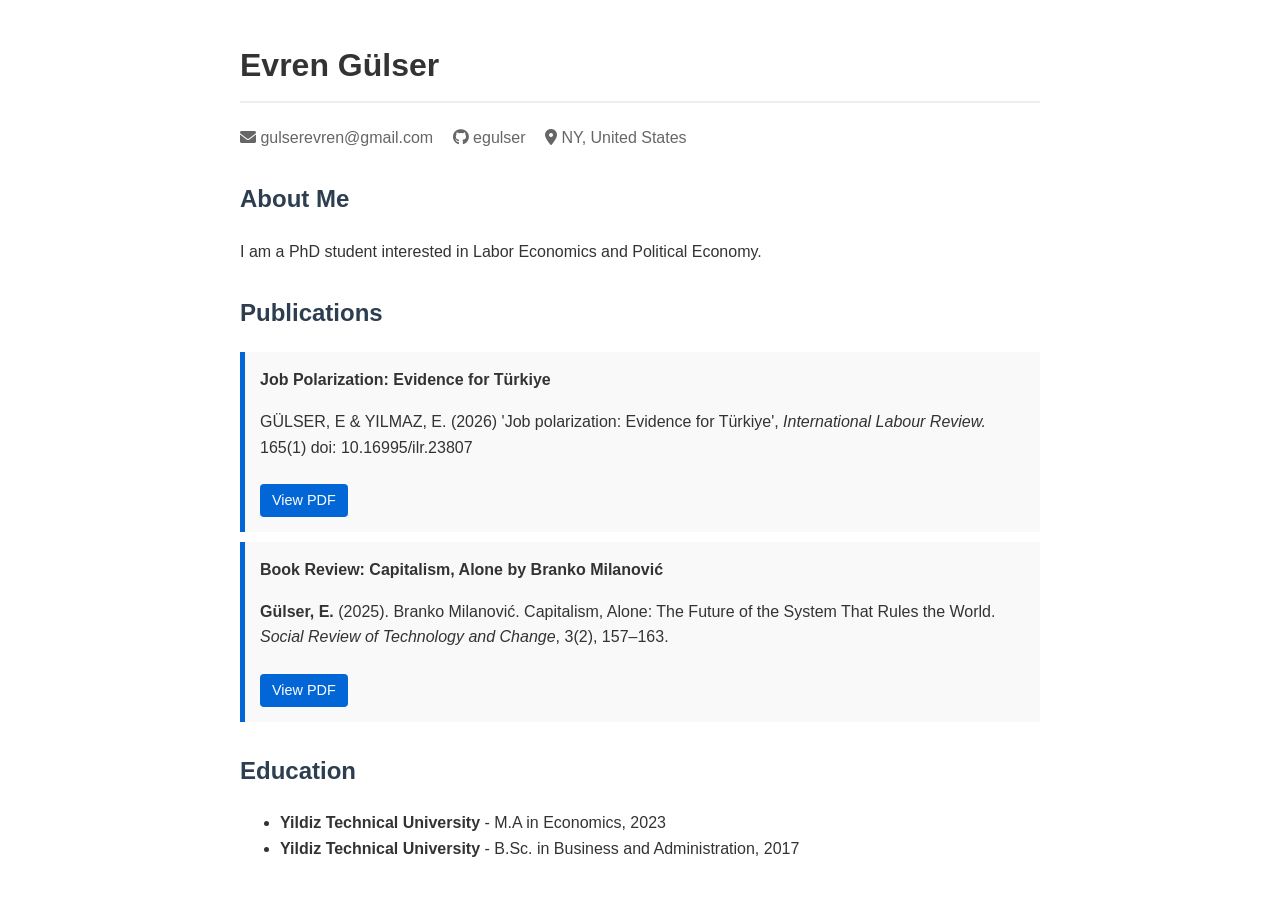
==== index.html @ b2e752a2 "Fix PDF link for book review" ====
<!DOCTYPE html>
<html lang="en">
<head>
    <meta charset="UTF-8">
    <meta name="viewport" content="width=device-width, initial-scale=1.0">
    <title>Evren Gülser | Academic Profile</title>
    <link rel="stylesheet" href="https://cdnjs.cloudflare.com/ajax/libs/font-awesome/6.0.0/css/all.min.css">
    <style>
        body { font-family: -apple-system, BlinkMacSystemFont, "Segoe UI", Helvetica, Arial, sans-serif; line-height: 1.6; color: #333; max-width: 800px; margin: 40px auto; padding: 0 20px; }
        h1 { border-bottom: 2px solid #eee; padding-bottom: 10px; }
        h2 { color: #2c3e50; margin-top: 30px; }
        .contact-info { color: #666; margin-bottom: 20px; }
        .contact-info a { color: #666; text-decoration: none; margin-right: 15px; }
        .contact-info a:hover { color: #0366d6; text-decoration: underline; }
        .pub-card { background: #f9f9f9; padding: 15px; border-left: 5px solid #0366d6; margin-bottom: 10px; }
        .pub-title { font-weight: bold; display: block; }
        a { color: #0366d6; text-decoration: none; }
        a:hover { text-decoration: underline; }
        .btn { background: #0366d6; color: white !important; padding: 5px 12px; border-radius: 4px; font-size: 0.9em; display: inline-block; margin-top: 8px; }
        .btn:hover { text-decoration: none; background: #0255b3; }
    </style>
</head>
<body>

    <h1>Evren Gülser</h1>
    <div class="contact-info">
        <a href="mailto:gulserevren@gmail.com"><i class="fas fa-envelope"></i> gulserevren@gmail.com</a>
        <a href="https://github.com/egulser" target="_blank"><i class="fab fa-github"></i> egulser</a>
        <span><i class="fas fa-map-marker-alt"></i> NY, United States</span>
    </div>

    <h2>About Me</h2>
    <p>
        I am a PhD student interested in Labor Economics and Political Economy. 
    </p>

    <h2>Publications</h2>
    <div class="pub-card">
    <span class="pub-title">Job Polarization: Evidence for Türkiye</span>
    <p>GÜLSER, E & YILMAZ, E. (2026) 'Job polarization: Evidence for Türkiye', <i>International Labour Review.</i> 165(1) doi: 10.16995/ilr.23807 </p>
    <a class="btn" href="EvrenGulser-JobPolarizationPaper.pdf" target="_blank">View PDF</a>
    </div>

    <div class="pub-card">
        <span class="pub-title">Book Review: Capitalism, Alone by Branko Milanović</span>
        <p><b>Gülser, E.</b> (2025). Branko Milanović. Capitalism, Alone: The Future of the System That Rules the World. <i>Social Review of Technology and Change</i>, 3(2), 157–163.</p>
        <a class="btn" href="EvrenGulser-BookReview.pdf" target="_blank">View PDF</a>
    </div>

    <h2>Education</h2>
    <ul>
        <li><strong>Yildiz Technical University</strong> - M.A in Economics, 2023</li>
        <li><strong>Yildiz Technical University</strong> - B.Sc. in Business and Administration, 2017</li>
    </ul>

</body>
</html>
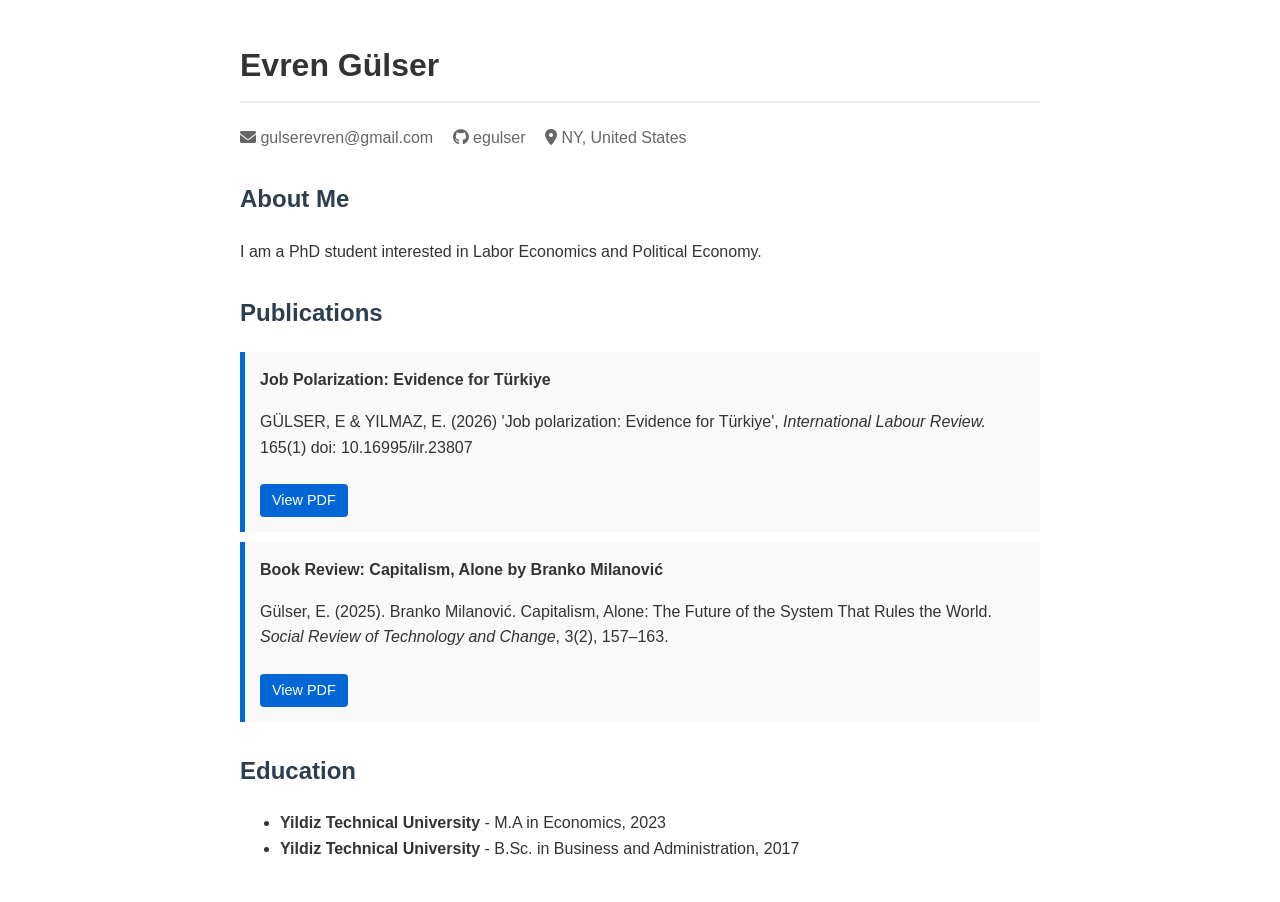
==== commit 0ad61c0f: "Remove bold formatting from book review citation" ====
--- a/index.html
+++ b/index.html
@@ -43,7 +43,7 @@
 
     <div class="pub-card">
         <span class="pub-title">Book Review: Capitalism, Alone by Branko Milanović</span>
-        <p><b>Gülser, E.</b> (2025). Branko Milanović. Capitalism, Alone: The Future of the System That Rules the World. <i>Social Review of Technology and Change</i>, 3(2), 157–163.</p>
+        <p>Gülser, E. (2025). Branko Milanović. Capitalism, Alone: The Future of the System That Rules the World. <i>Social Review of Technology and Change</i>, 3(2), 157–163.</p>
         <a class="btn" href="EvrenGulser-BookReview.pdf" target="_blank">View PDF</a>
     </div>
 
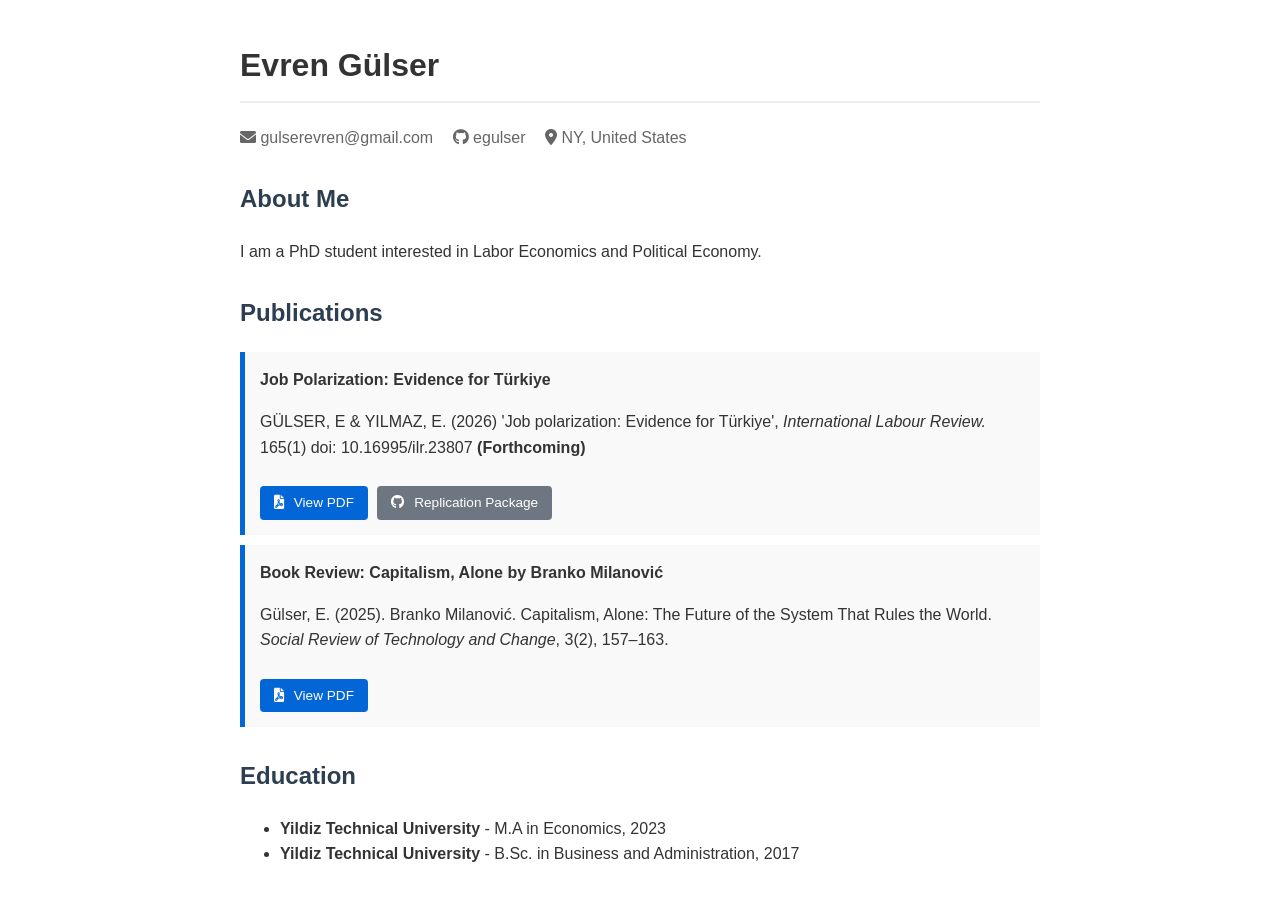
==== commit 13117a5e: "Update button styles and publication links in index.html" ====
--- a/index.html
+++ b/index.html
@@ -16,8 +16,13 @@
         .pub-title { font-weight: bold; display: block; }
         a { color: #0366d6; text-decoration: none; }
         a:hover { text-decoration: underline; }
-        .btn { background: #0366d6; color: white !important; padding: 5px 12px; border-radius: 4px; font-size: 0.9em; display: inline-block; margin-top: 8px; }
+        
+        /* Button Styles */
+        .btn { background: #0366d6; color: white !important; padding: 6px 14px; border-radius: 4px; font-size: 0.85em; display: inline-block; margin-top: 10px; margin-right: 5px; }
         .btn:hover { text-decoration: none; background: #0255b3; }
+        .btn-secondary { background: #6e7781; } /* Grey color for the replication button */
+        .btn-secondary:hover { background: #57606a; }
+        .btn i { margin-right: 6px; } /* Adds space between icon and text */
     </style>
 </head>
 <body>
@@ -35,16 +40,26 @@
     </p>
 
     <h2>Publications</h2>
+    
     <div class="pub-card">
-    <span class="pub-title">Job Polarization: Evidence for Türkiye</span>
-    <p>GÜLSER, E & YILMAZ, E. (2026) 'Job polarization: Evidence for Türkiye', <i>International Labour Review.</i> 165(1) doi: 10.16995/ilr.23807 </p>
-    <a class="btn" href="EvrenGulser-JobPolarizationPaper.pdf" target="_blank">View PDF</a>
+        <span class="pub-title">Job Polarization: Evidence for Türkiye</span>
+        <p>GÜLSER, E & YILMAZ, E. (2026) 'Job polarization: Evidence for Türkiye', <i>International Labour Review.</i> 165(1) doi: 10.16995/ilr.23807 <b>(Forthcoming)</b></p>
+        
+        <a class="btn" href="EvrenGulser-JobPolarizationPaper.pdf" target="_blank">
+            <i class="fas fa-file-pdf"></i> View PDF
+        </a>
+        
+        <a class="btn btn-secondary" href="https://github.com/egulser/job-polarization-replication" target="_blank">
+            <i class="fab fa-github"></i> Replication Package
+        </a>
     </div>
 
     <div class="pub-card">
         <span class="pub-title">Book Review: Capitalism, Alone by Branko Milanović</span>
         <p>Gülser, E. (2025). Branko Milanović. Capitalism, Alone: The Future of the System That Rules the World. <i>Social Review of Technology and Change</i>, 3(2), 157–163.</p>
-        <a class="btn" href="EvrenGulser-BookReview.pdf" target="_blank">View PDF</a>
+        <a class="btn" href="EvrenGulser-BookReview.pdf" target="_blank">
+            <i class="fas fa-file-pdf"></i> View PDF
+        </a>
     </div>
 
     <h2>Education</h2>
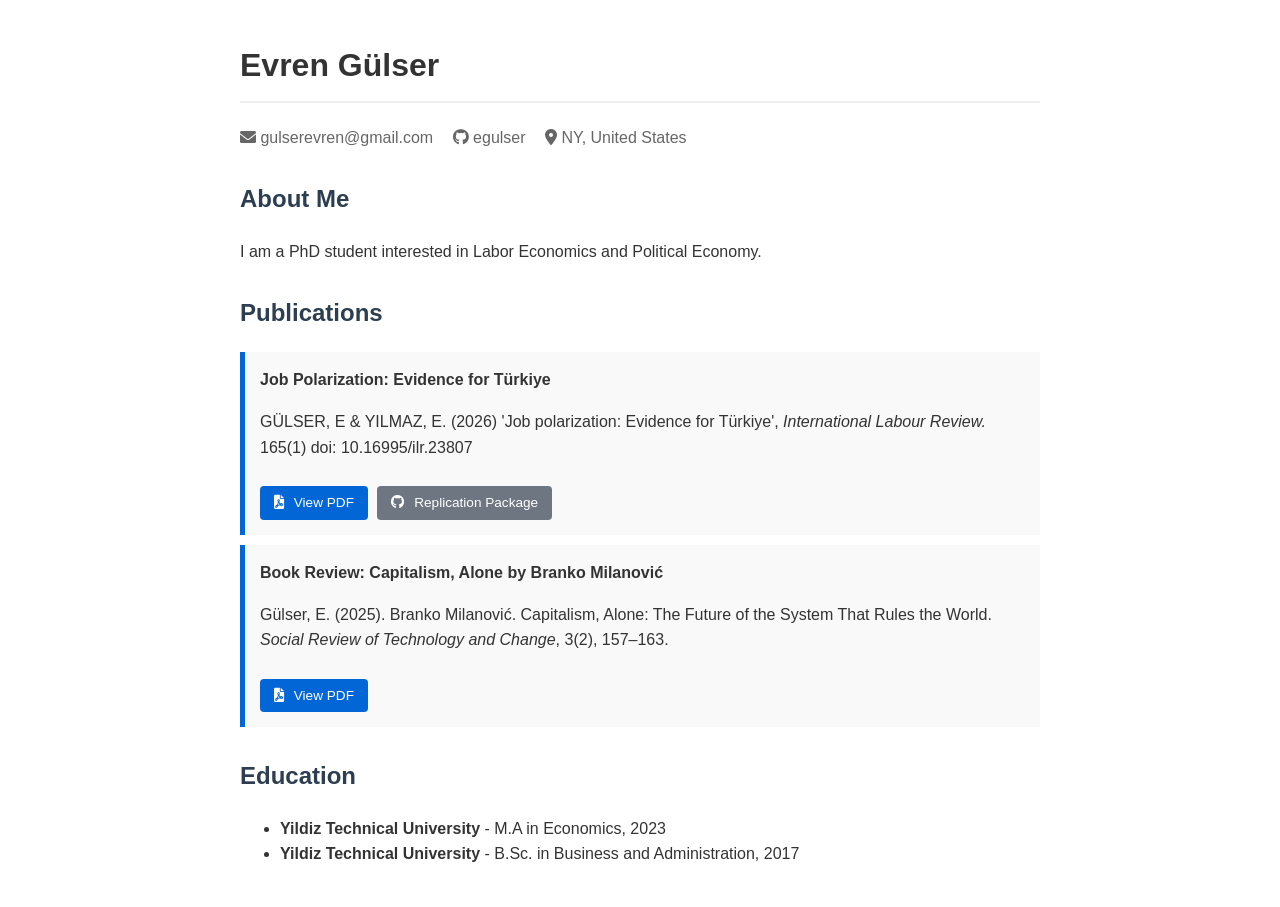
==== commit 791af6f4: "Update publication citation in index.html Removed the '(Forthcoming)' note from the publication cita" ====
--- a/index.html
+++ b/index.html
@@ -43,13 +43,13 @@
     
     <div class="pub-card">
         <span class="pub-title">Job Polarization: Evidence for Türkiye</span>
-        <p>GÜLSER, E & YILMAZ, E. (2026) 'Job polarization: Evidence for Türkiye', <i>International Labour Review.</i> 165(1) doi: 10.16995/ilr.23807 <b>(Forthcoming)</b></p>
+        <p>GÜLSER, E & YILMAZ, E. (2026) 'Job polarization: Evidence for Türkiye', <i>International Labour Review.</i> 165(1) doi: 10.16995/ilr.23807 </p>
         
         <a class="btn" href="EvrenGulser-JobPolarizationPaper.pdf" target="_blank">
             <i class="fas fa-file-pdf"></i> View PDF
         </a>
         
-        <a class="btn btn-secondary" href="https://github.com/egulser/job-polarization-replication" target="_blank">
+        <a class="btn btn-secondary" href="https://github.com/egulser/Replication-package-for-JP-paper" target="_blank">
             <i class="fab fa-github"></i> Replication Package
         </a>
     </div>
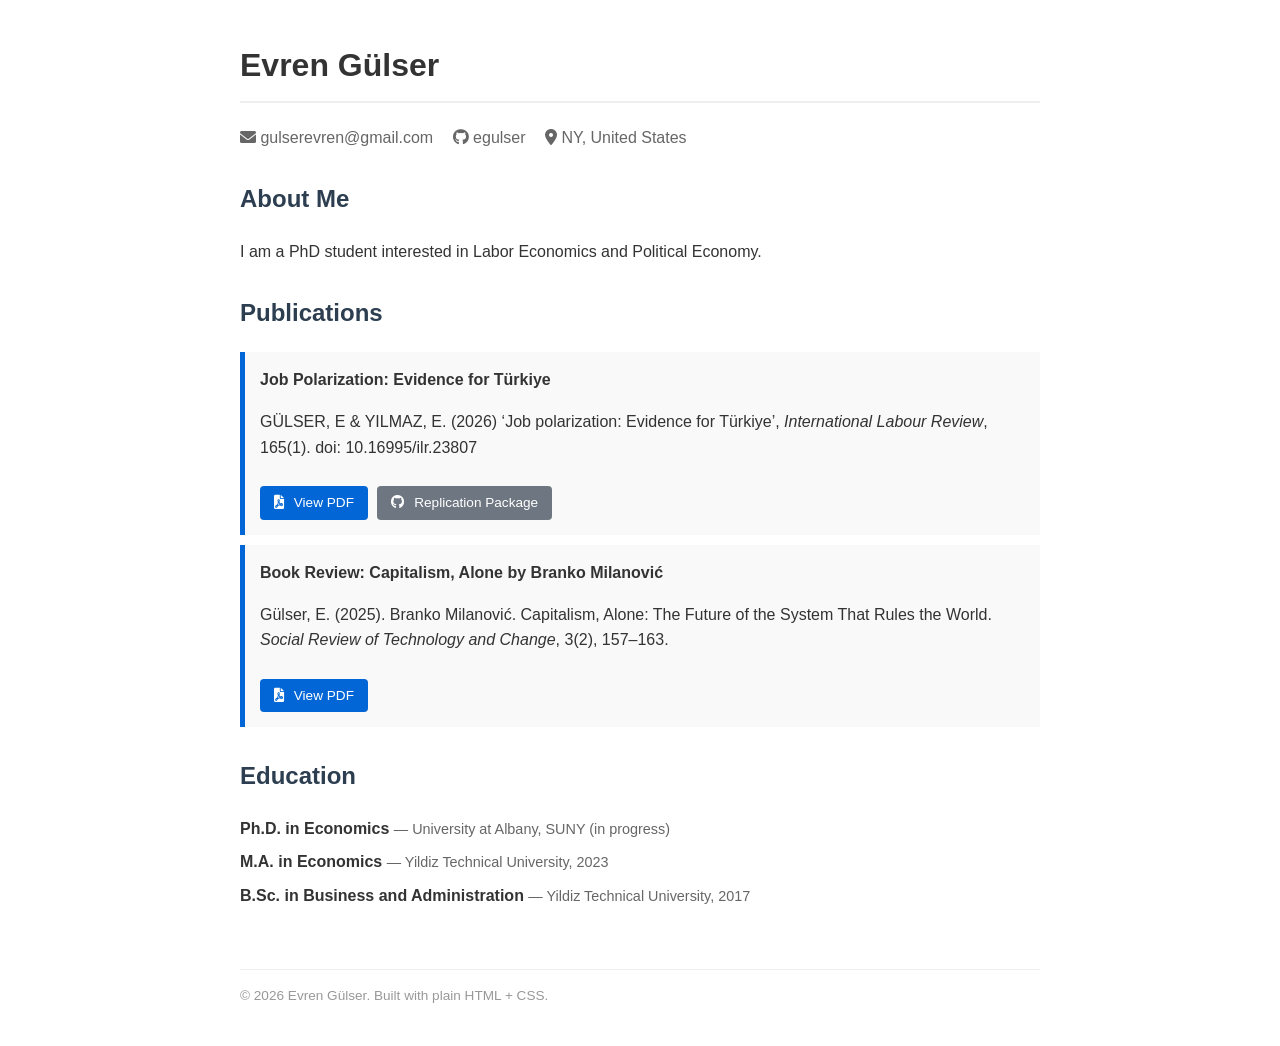
==== commit c6ffd6b2: "feat: add PhD, extract CSS, add SEO metadata - Education: PhD in Economics at UAlbany, SUNY (in prog" ====
--- a/index.html
+++ b/index.html
@@ -3,30 +3,23 @@
 <head>
     <meta charset="UTF-8">
     <meta name="viewport" content="width=device-width, initial-scale=1.0">
-    <title>Evren Gülser | Academic Profile</title>
+    <title>Evren Gülser  &#x2014;  Academic Profile</title>
+
+    <!-- SEO / social -->
+    <meta name="description" content="Evren Gülser — PhD student in Economics. Research in labor economics, political economy, and inequality.">
+    <meta property="og:title" content="Evren Gülser  &#x2014;  Academic Profile">
+    <meta property="og:description" content="PhD student in Economics. Research in labor economics and political economy.">
+    <meta property="og:type" content="website">
+    <meta name="twitter:card" content="summary">
+    <meta name="twitter:title" content="Evren Gülser — Academic Profile">
+    <meta name="twitter:description" content="PhD student in Economics. Research in labor economics and political economy.">
+
     <link rel="stylesheet" href="https://cdnjs.cloudflare.com/ajax/libs/font-awesome/6.0.0/css/all.min.css">
-    <style>
-        body { font-family: -apple-system, BlinkMacSystemFont, "Segoe UI", Helvetica, Arial, sans-serif; line-height: 1.6; color: #333; max-width: 800px; margin: 40px auto; padding: 0 20px; }
-        h1 { border-bottom: 2px solid #eee; padding-bottom: 10px; }
-        h2 { color: #2c3e50; margin-top: 30px; }
-        .contact-info { color: #666; margin-bottom: 20px; }
-        .contact-info a { color: #666; text-decoration: none; margin-right: 15px; }
-        .contact-info a:hover { color: #0366d6; text-decoration: underline; }
-        .pub-card { background: #f9f9f9; padding: 15px; border-left: 5px solid #0366d6; margin-bottom: 10px; }
-        .pub-title { font-weight: bold; display: block; }
-        a { color: #0366d6; text-decoration: none; }
-        a:hover { text-decoration: underline; }
-        
-        /* Button Styles */
-        .btn { background: #0366d6; color: white !important; padding: 6px 14px; border-radius: 4px; font-size: 0.85em; display: inline-block; margin-top: 10px; margin-right: 5px; }
-        .btn:hover { text-decoration: none; background: #0255b3; }
-        .btn-secondary { background: #6e7781; } /* Grey color for the replication button */
-        .btn-secondary:hover { background: #57606a; }
-        .btn i { margin-right: 6px; } /* Adds space between icon and text */
-    </style>
+    <link rel="stylesheet" href="style.css">
 </head>
 <body>
 
+    <!-- ── Header ──────────────────────────────── -->
     <h1>Evren Gülser</h1>
     <div class="contact-info">
         <a href="mailto:gulserevren@gmail.com"><i class="fas fa-envelope"></i> gulserevren@gmail.com</a>
@@ -34,39 +27,63 @@
         <span><i class="fas fa-map-marker-alt"></i> NY, United States</span>
     </div>
 
+    <!-- ── About ───────────────────────────────── -->
     <h2>About Me</h2>
     <p>
-        I am a PhD student interested in Labor Economics and Political Economy. 
+        I am a PhD student interested in Labor Economics and Political Economy.
     </p>
 
+    <!-- ── Publications ────────────────────────── -->
     <h2>Publications</h2>
-    
+
     <div class="pub-card">
         <span class="pub-title">Job Polarization: Evidence for Türkiye</span>
-        <p>GÜLSER, E & YILMAZ, E. (2026) 'Job polarization: Evidence for Türkiye', <i>International Labour Review.</i> 165(1) doi: 10.16995/ilr.23807 </p>
-        
+        <p>
+            GÜLSER, E  &amp;  YILMAZ, E. (2026)  &#x2018;Job polarization: Evidence for Türkiye&#x2019;,
+            <i>International Labour Review</i>, 165(1). doi:&nbsp;10.16995/ilr.23807
+        </p>
+
         <a class="btn" href="EvrenGulser-JobPolarizationPaper.pdf" target="_blank">
             <i class="fas fa-file-pdf"></i> View PDF
         </a>
-        
+
         <a class="btn btn-secondary" href="https://github.com/egulser/Replication-package-for-JP-paper" target="_blank">
             <i class="fab fa-github"></i> Replication Package
         </a>
     </div>
 
     <div class="pub-card">
-        <span class="pub-title">Book Review: Capitalism, Alone by Branko Milanović</span>
-        <p>Gülser, E. (2025). Branko Milanović. Capitalism, Alone: The Future of the System That Rules the World. <i>Social Review of Technology and Change</i>, 3(2), 157–163.</p>
+        <span class="pub-title">Book Review: Capitalism, Alone by Branko Milanovi&#x107;</span>
+        <p>
+            Gülser, E. (2025). Branko Milanovi&#x107;. Capitalism, Alone: The Future of the System
+            That Rules the World. <i>Social Review of Technology and Change</i>, 3(2), 157&#x2013;163.
+        </p>
         <a class="btn" href="EvrenGulser-BookReview.pdf" target="_blank">
             <i class="fas fa-file-pdf"></i> View PDF
         </a>
     </div>
 
+    <!-- ── Education ───────────────────────────── -->
     <h2>Education</h2>
-    <ul>
-        <li><strong>Yildiz Technical University</strong> - M.A in Economics, 2023</li>
-        <li><strong>Yildiz Technical University</strong> - B.Sc. in Business and Administration, 2017</li>
+    <ul class="edu-list">
+        <li>
+            <span class="edu-degree">Ph.D. in Economics</span>
+            <span class="edu-meta">— University at Albany, SUNY (in progress)</span>
+        </li>
+        <li>
+            <span class="edu-degree">M.A. in Economics</span>
+            <span class="edu-meta">— Yildiz Technical University, 2023</span>
+        </li>
+        <li>
+            <span class="edu-degree">B.Sc. in Business and Administration</span>
+            <span class="edu-meta">— Yildiz Technical University, 2017</span>
+        </li>
     </ul>
+
+    <!-- ── Footer ──────────────────────────────── -->
+    <footer>
+        &copy; 2026 Evren Gülser. Built with plain HTML + CSS.
+    </footer>
 
 </body>
 </html>
--- a/style.css
+++ b/style.css
@@ -0,0 +1,106 @@
+/* Evren Gülser — Academic Profile */
+
+/* -- reset & base -- */
+body {
+  font-family: -apple-system, BlinkMacSystemFont, "Segoe UI", Helvetica, Arial, sans-serif;
+  line-height: 1.6;
+  color: #333;
+  max-width: 800px;
+  margin: 40px auto;
+  padding: 0 20px;
+}
+
+h1 {
+  border-bottom: 2px solid #eee;
+  padding-bottom: 10px;
+}
+
+h2 {
+  color: #2c3e50;
+  margin-top: 30px;
+}
+
+a {
+  color: #0366d6;
+  text-decoration: none;
+}
+a:hover {
+  text-decoration: underline;
+}
+
+/* -- contact bar -- */
+.contact-info {
+  color: #666;
+  margin-bottom: 20px;
+}
+.contact-info a {
+  color: #666;
+  text-decoration: none;
+  margin-right: 15px;
+}
+.contact-info a:hover {
+  color: #0366d6;
+  text-decoration: underline;
+}
+
+/* -- publication card -- */
+.pub-card {
+  background: #f9f9f9;
+  padding: 15px;
+  border-left: 5px solid #0366d6;
+  margin-bottom: 10px;
+}
+.pub-title {
+  font-weight: bold;
+  display: block;
+}
+
+/* -- buttons -- */
+.btn {
+  background: #0366d6;
+  color: white !important;
+  padding: 6px 14px;
+  border-radius: 4px;
+  font-size: 0.85em;
+  display: inline-block;
+  margin-top: 10px;
+  margin-right: 5px;
+}
+.btn:hover {
+  text-decoration: none;
+  background: #0255b3;
+}
+.btn-secondary {
+  background: #6e7781;
+}
+.btn-secondary:hover {
+  background: #57606a;
+}
+.btn i {
+  margin-right: 6px;
+}
+
+/* -- education list -- */
+.edu-list {
+  list-style: none;
+  padding: 0;
+}
+.edu-list li {
+  margin-bottom: 8px;
+}
+.edu-list .edu-degree {
+  font-weight: 600;
+}
+.edu-list .edu-meta {
+  color: #666;
+  font-size: 0.9em;
+}
+
+/* -- footer -- */
+footer {
+  margin-top: 60px;
+  padding-top: 15px;
+  border-top: 1px solid #eee;
+  color: #999;
+  font-size: 0.85em;
+}
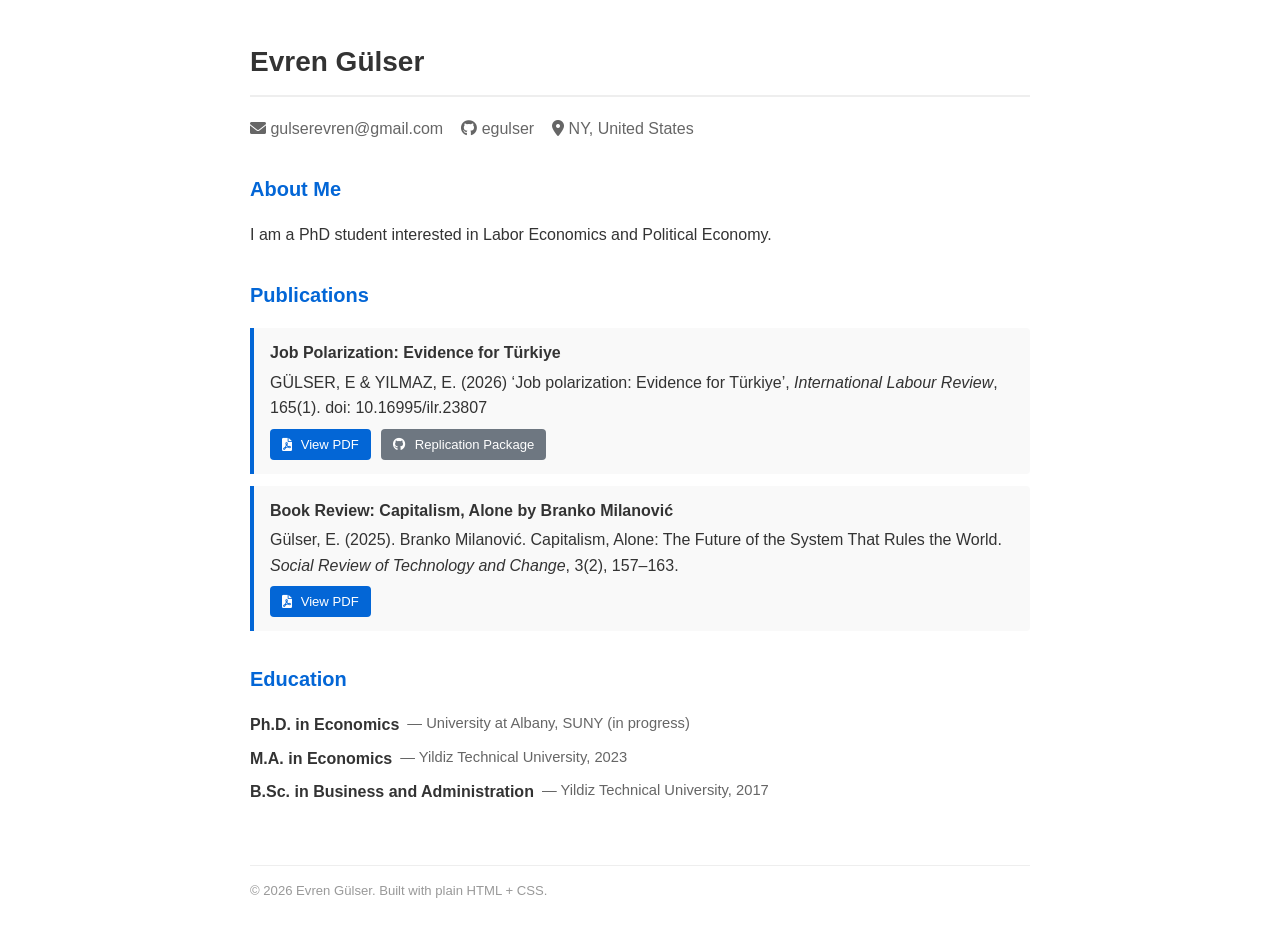
==== commit 81565416: "feat: dark mode, print, responsive, favicon, SEO - Dark mode via prefers-color-scheme (GitHub-inspir" ====
--- a/index.html
+++ b/index.html
@@ -4,6 +4,9 @@
     <meta charset="UTF-8">
     <meta name="viewport" content="width=device-width, initial-scale=1.0">
     <title>Evren Gülser  &#x2014;  Academic Profile</title>
+
+    <!-- favicon: EG monogram SVG — works on light & dark tabs -->
+    <link rel="icon" href="data:image/svg+xml,<svg xmlns='http://www.w3.org/2000/svg' viewBox='0 0 100 100'><rect width='100' height='100' rx='20' fill='%230366d6'/><text x='50' y='68' text-anchor='middle' font-family='system-ui,sans-serif' font-size='48' font-weight='700' fill='white'>EG</text></svg>">
 
     <!-- SEO / social -->
     <meta name="description" content="Evren Gülser — PhD student in Economics. Research in labor economics, political economy, and inequality.">
@@ -13,9 +16,32 @@
     <meta name="twitter:card" content="summary">
     <meta name="twitter:title" content="Evren Gülser — Academic Profile">
     <meta name="twitter:description" content="PhD student in Economics. Research in labor economics and political economy.">
+    <meta name="theme-color" content="#0366d6" media="(prefers-color-scheme: light)">
+    <meta name="theme-color" content="#0d1117" media="(prefers-color-scheme: dark)">
 
     <link rel="stylesheet" href="https://cdnjs.cloudflare.com/ajax/libs/font-awesome/6.0.0/css/all.min.css">
     <link rel="stylesheet" href="style.css">
+
+    <!-- JSON-LD structured data -->
+    <script type="application/ld+json">
+    {
+      "@context": "https://schema.org",
+      "@type": "Person",
+      "name": "Evren Gülser",
+      "givenName": "Evren",
+      "familyName": "Gülser",
+      "email": "gulserevren@gmail.com",
+      "jobTitle": "PhD Student in Economics",
+      "affiliation": {
+        "@type": "Organization",
+        "name": "University at Albany, SUNY"
+      },
+      "knowsAbout": ["Labor Economics", "Political Economy"],
+      "sameAs": [
+        "https://github.com/egulser"
+      ]
+    }
+    </script>
 </head>
 <body>
 
--- a/style.css
+++ b/style.css
@@ -1,106 +1,195 @@
-/* Evren Gülser — Academic Profile */
+/* Evren Gulser — Academic Profile                    */
+/* light theme is default; dark via prefers-color-scheme */
 
-/* -- reset & base -- */
+/* ── Base ─────────────────────────────────────── */
+:root {
+  --bg:        #fff;
+  --text:      #333;
+  --text-dim:  #666;
+  --text-fade: #999;
+  --link:      #0366d6;
+  --link-hover:#0255b3;
+  --border:    #eee;
+  --card-bg:   #f9f9f9;
+  --accent:    #0366d6;
+}
+
 body {
   font-family: -apple-system, BlinkMacSystemFont, "Segoe UI", Helvetica, Arial, sans-serif;
+  font-size: 1rem;
   line-height: 1.6;
-  color: #333;
-  max-width: 800px;
+  color: var(--text);
+  background: var(--bg);
+  max-width: 780px;
   margin: 40px auto;
   padding: 0 20px;
 }
 
 h1 {
-  border-bottom: 2px solid #eee;
+  font-size: 1.75rem;
+  border-bottom: 2px solid var(--border);
   padding-bottom: 10px;
+  color: var(--text);
 }
 
 h2 {
-  color: #2c3e50;
-  margin-top: 30px;
+  font-size: 1.25rem;
+  color: var(--link);
+  margin-top: 32px;
 }
 
-a {
-  color: #0366d6;
-  text-decoration: none;
+a          { color: var(--link); text-decoration: none; }
+a:hover    { text-decoration: underline; }
+
+/* ── Contact bar ─────────────────────────────── */
+.contact-info {
+  color: var(--text-dim);
+  margin-bottom: 20px;
+  display: flex;
+  flex-wrap: wrap;
+  gap: 4px 18px;
 }
-a:hover {
-  text-decoration: underline;
+.contact-info a {
+  color: var(--text-dim);
+  white-space: nowrap;
+}
+.contact-info a:hover { color: var(--link); }
+
+/* ── Publication card ────────────────────────── */
+.pub-card {
+  background: var(--card-bg);
+  padding: 12px 16px;
+  border-left: 4px solid var(--accent);
+  margin-bottom: 12px;
+  border-radius: 0 4px 4px 0;
+}
+.pub-title {
+  font-weight: 600;
+  display: block;
+}
+.pub-card p {
+  margin: 4px 0 0;
 }
 
-/* -- contact bar -- */
-.contact-info {
-  color: #666;
-  margin-bottom: 20px;
-}
-.contact-info a {
-  color: #666;
-  text-decoration: none;
-  margin-right: 15px;
-}
-.contact-info a:hover {
-  color: #0366d6;
-  text-decoration: underline;
-}
-
-/* -- publication card -- */
-.pub-card {
-  background: #f9f9f9;
-  padding: 15px;
-  border-left: 5px solid #0366d6;
-  margin-bottom: 10px;
-}
-.pub-title {
-  font-weight: bold;
-  display: block;
-}
-
-/* -- buttons -- */
+/* ── Buttons ─────────────────────────────────── */
 .btn {
-  background: #0366d6;
-  color: white !important;
-  padding: 6px 14px;
+  background: var(--accent);
+  color: #fff !important;
+  padding: 5px 12px;
   border-radius: 4px;
-  font-size: 0.85em;
+  font-size: 0.82rem;
   display: inline-block;
-  margin-top: 10px;
-  margin-right: 5px;
+  margin: 8px 6px 2px 0;
 }
 .btn:hover {
   text-decoration: none;
-  background: #0255b3;
+  background: var(--link-hover);
 }
 .btn-secondary {
   background: #6e7781;
 }
-.btn-secondary:hover {
-  background: #57606a;
-}
-.btn i {
-  margin-right: 6px;
-}
+.btn-secondary:hover { background: #57606a; }
+.btn i { margin-right: 5px; }
 
-/* -- education list -- */
+/* ── Education ────────────────────────────────── */
 .edu-list {
   list-style: none;
   padding: 0;
 }
 .edu-list li {
   margin-bottom: 8px;
+  display: flex;
+  flex-wrap: wrap;
+  gap: 2px 8px;
 }
-.edu-list .edu-degree {
-  font-weight: 600;
-}
-.edu-list .edu-meta {
-  color: #666;
-  font-size: 0.9em;
+.edu-list .edu-degree { font-weight: 600; }
+.edu-list .edu-meta   { color: var(--text-dim); font-size: 0.92rem; }
+
+/* ── Footer ──────────────────────────────────── */
+footer {
+  margin-top: 60px;
+  padding-top: 14px;
+  border-top: 1px solid var(--border);
+  color: var(--text-fade);
+  font-size: 0.82rem;
 }
 
-/* -- footer -- */
-footer {
-  margin-top: 60px;
-  padding-top: 15px;
-  border-top: 1px solid #eee;
-  color: #999;
-  font-size: 0.85em;
+/* ── Dark mode ────────────────────────────────── */
+@media (prefers-color-scheme: dark) {
+  :root {
+    --bg:        #0d1117;
+    --text:      #c9d1d9;
+    --text-dim:  #8b949e;
+    --text-fade: #484f58;
+    --link:      #58a6ff;
+    --link-hover:#79c0ff;
+    --border:    #21262d;
+    --card-bg:   #161b22;
+    --accent:    #1f6feb;
+  }
+
+  .btn-secondary {
+    background: #30363d;
+  }
+  .btn-secondary:hover {
+    background: #484f58;
+  }
 }
+
+/* ── Responsive ───────────────────────────────── */
+@media (max-width: 600px) {
+  body {
+    font-size: 1.05rem;
+    margin: 20px auto;
+    padding: 0 16px;
+  }
+  h1 { font-size: 1.5rem; }
+  h2 { font-size: 1.15rem; margin-top: 24px; }
+
+  .contact-info {
+    flex-direction: column;
+    gap: 2px;
+  }
+  .pub-card { padding: 10px 14px; }
+  .edu-list li { flex-direction: column; gap: 2px; }
+}
+
+/* ── Print ────────────────────────────────────── */
+@media print {
+  @page { margin: 1.8cm; }
+
+  :root {
+    --bg:        #fff;
+    --text:      #111;
+    --text-dim:  #444;
+    --text-fade: #666;
+    --link:      #111;
+    --link-hover:#111;
+    --border:    #ccc;
+    --card-bg:   #fff;
+    --accent:    #111;
+  }
+
+  body {
+    font-size: 11pt;
+    line-height: 1.5;
+    max-width: 100%;
+  }
+
+  .btn,
+  footer,
+  .contact-info i {
+    display: none;
+  }
+
+  .pub-card {
+    border-left: 2px solid #111;
+    padding: 6px 12px;
+    margin-bottom: 8px;
+  }
+
+  h1 { border-bottom: 1px solid #111; }
+  a[href]::after { content: " (" attr(href) ")"; font-size: 0.8em; }
+  a[href^="mailto:"]::after,
+  a[href^="#"]::after { content: none; }
+}
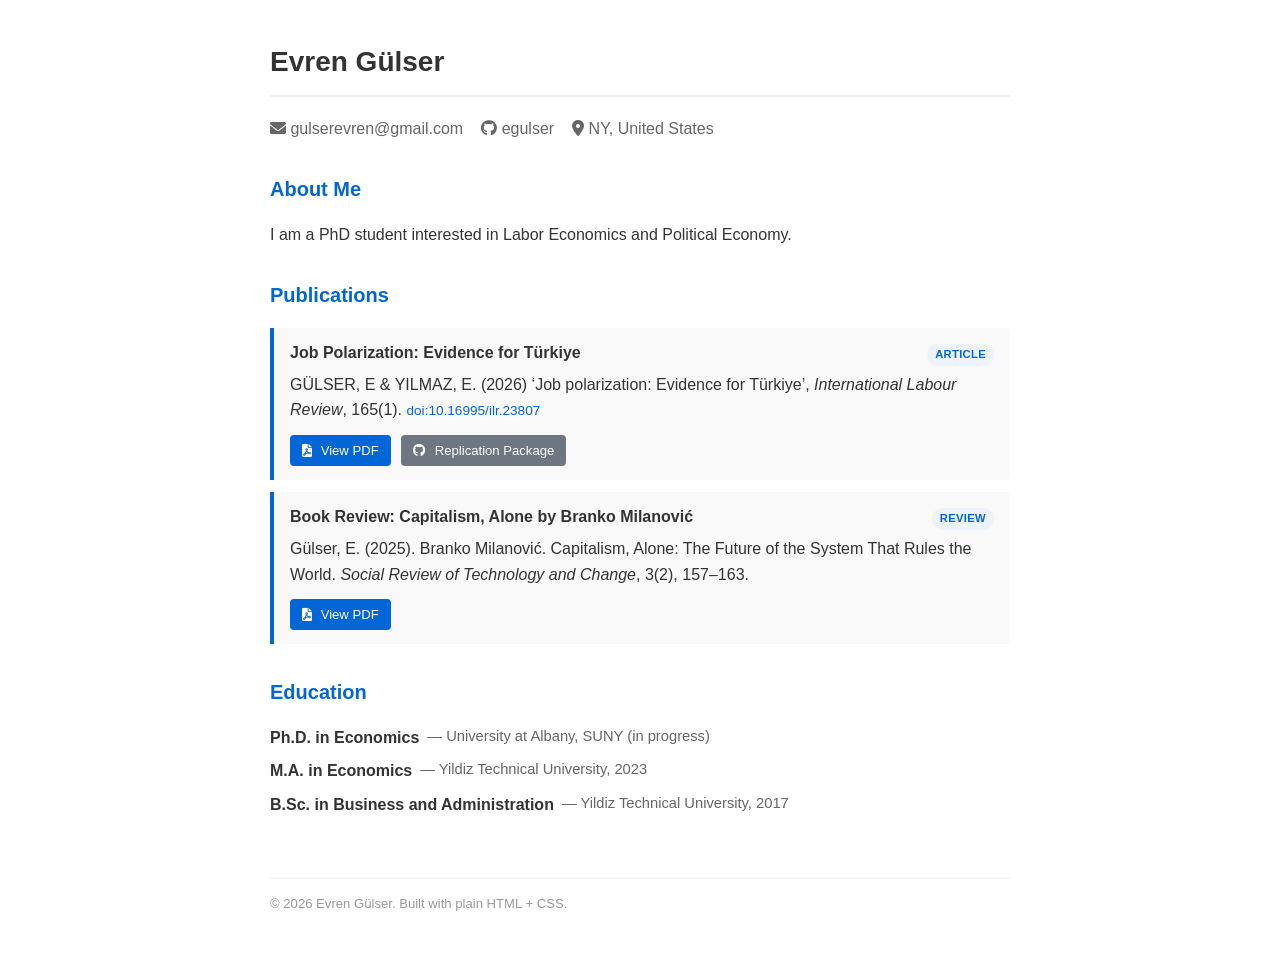
==== commit 85a3e717: "feat(ui): clickable DOI, section anchors, type badges, focus, print breaks - DOI is now a real link " ====
--- a/index.html
+++ b/index.html
@@ -60,37 +60,47 @@
     </p>
 
     <!-- ── Publications ────────────────────────── -->
-    <h2>Publications</h2>
+    <h2 id="publications">Publications</h2>
 
-    <div class="pub-card">
-        <span class="pub-title">Job Polarization: Evidence for Türkiye</span>
-        <p>
+    <article class="pub-card">
+        <header class="pub-head">
+            <span class="pub-title">Job Polarization: Evidence for Türkiye</span>
+            <span class="pub-type">Article</span>
+        </header>
+        <p class="pub-citation">
             GÜLSER, E  &amp;  YILMAZ, E. (2026)  &#x2018;Job polarization: Evidence for Türkiye&#x2019;,
-            <i>International Labour Review</i>, 165(1). doi:&nbsp;10.16995/ilr.23807
+            <i>International Labour Review</i>, 165(1).
+            <a class="doi" href="https://doi.org/10.16995/ilr.23807">doi:10.16995/ilr.23807</a>
         </p>
 
-        <a class="btn" href="EvrenGulser-JobPolarizationPaper.pdf" target="_blank">
-            <i class="fas fa-file-pdf"></i> View PDF
-        </a>
+        <div class="pub-actions">
+            <a class="btn" href="EvrenGulser-JobPolarizationPaper.pdf" target="_blank">
+                <i class="fas fa-file-pdf"></i> View PDF
+            </a>
+            <a class="btn btn-secondary" href="https://github.com/egulser/Replication-package-for-JP-paper" target="_blank">
+                <i class="fab fa-github"></i> Replication Package
+            </a>
+        </div>
+    </article>
 
-        <a class="btn btn-secondary" href="https://github.com/egulser/Replication-package-for-JP-paper" target="_blank">
-            <i class="fab fa-github"></i> Replication Package
-        </a>
-    </div>
-
-    <div class="pub-card">
-        <span class="pub-title">Book Review: Capitalism, Alone by Branko Milanovi&#x107;</span>
-        <p>
+    <article class="pub-card">
+        <header class="pub-head">
+            <span class="pub-title">Book Review: Capitalism, Alone by Branko Milanovi&#x107;</span>
+            <span class="pub-type">Review</span>
+        </header>
+        <p class="pub-citation">
             Gülser, E. (2025). Branko Milanovi&#x107;. Capitalism, Alone: The Future of the System
             That Rules the World. <i>Social Review of Technology and Change</i>, 3(2), 157&#x2013;163.
         </p>
-        <a class="btn" href="EvrenGulser-BookReview.pdf" target="_blank">
-            <i class="fas fa-file-pdf"></i> View PDF
-        </a>
-    </div>
+        <div class="pub-actions">
+            <a class="btn" href="EvrenGulser-BookReview.pdf" target="_blank">
+                <i class="fas fa-file-pdf"></i> View PDF
+            </a>
+        </div>
+    </article>
 
     <!-- ── Education ───────────────────────────── -->
-    <h2>Education</h2>
+    <h2 id="education">Education</h2>
     <ul class="edu-list">
         <li>
             <span class="edu-degree">Ph.D. in Economics</span>
--- a/style.css
+++ b/style.css
@@ -12,7 +12,12 @@
   --border:    #eee;
   --card-bg:   #f9f9f9;
   --accent:    #0366d6;
-}
+  --type-bg:   #eef3fb;
+}
+
+* { box-sizing: border-box; }
+
+html { scroll-behavior: smooth; }
 
 body {
   font-family: -apple-system, BlinkMacSystemFont, "Segoe UI", Helvetica, Arial, sans-serif;
@@ -41,6 +46,16 @@
 a          { color: var(--link); text-decoration: none; }
 a:hover    { text-decoration: underline; }
 
+:target { scroll-margin-top: 1.5rem; }
+
+/* Visible focus ring for keyboard users */
+a:focus-visible,
+.btn:focus-visible {
+  outline: 2px solid var(--link);
+  outline-offset: 2px;
+  border-radius: 2px;
+}
+
 /* ── Contact bar ─────────────────────────────── */
 .contact-info {
   color: var(--text-dim);
@@ -62,14 +77,36 @@
   border-left: 4px solid var(--accent);
   margin-bottom: 12px;
   border-radius: 0 4px 4px 0;
+  transition: border-color 0.15s ease;
+}
+.pub-card:hover { border-left-color: var(--link-hover); }
+
+.pub-head {
+  display: flex;
+  align-items: baseline;
+  justify-content: space-between;
+  gap: 10px;
+  flex-wrap: wrap;
 }
 .pub-title {
   font-weight: 600;
-  display: block;
-}
-.pub-card p {
-  margin: 4px 0 0;
-}
+}
+.pub-type {
+  font-size: 0.7rem;
+  font-weight: 600;
+  letter-spacing: 0.03em;
+  text-transform: uppercase;
+  color: var(--accent);
+  background: var(--type-bg);
+  padding: 2px 8px;
+  border-radius: 10px;
+  white-space: nowrap;
+}
+
+.pub-citation { margin: 6px 0 0; }
+.doi { font-size: 0.85em; }
+
+.pub-actions { margin-top: 4px; }
 
 /* ── Buttons ─────────────────────────────────── */
 .btn {
@@ -126,6 +163,7 @@
     --border:    #21262d;
     --card-bg:   #161b22;
     --accent:    #1f6feb;
+    --type-bg:   #1c2533;
   }
 
   .btn-secondary {
@@ -151,6 +189,7 @@
     gap: 2px;
   }
   .pub-card { padding: 10px 14px; }
+  .pub-head { flex-direction: column; gap: 4px; align-items: flex-start; }
   .edu-list li { flex-direction: column; gap: 2px; }
 }
 
@@ -168,7 +207,10 @@
     --border:    #ccc;
     --card-bg:   #fff;
     --accent:    #111;
-  }
+    --type-bg:   #fff;
+  }
+
+  html { scroll-behavior: auto; }
 
   body {
     font-size: 11pt;
@@ -177,8 +219,10 @@
   }
 
   .btn,
+  .pub-actions,
   footer,
-  .contact-info i {
+  .contact-info i,
+  .pub-type {
     display: none;
   }
 
@@ -186,10 +230,13 @@
     border-left: 2px solid #111;
     padding: 6px 12px;
     margin-bottom: 8px;
+    break-inside: avoid;
+    page-break-inside: avoid;
   }
 
   h1 { border-bottom: 1px solid #111; }
   a[href]::after { content: " (" attr(href) ")"; font-size: 0.8em; }
   a[href^="mailto:"]::after,
-  a[href^="#"]::after { content: none; }
-}
+  a[href^="#"]::after,
+  .doi::after { content: none; }
+}
